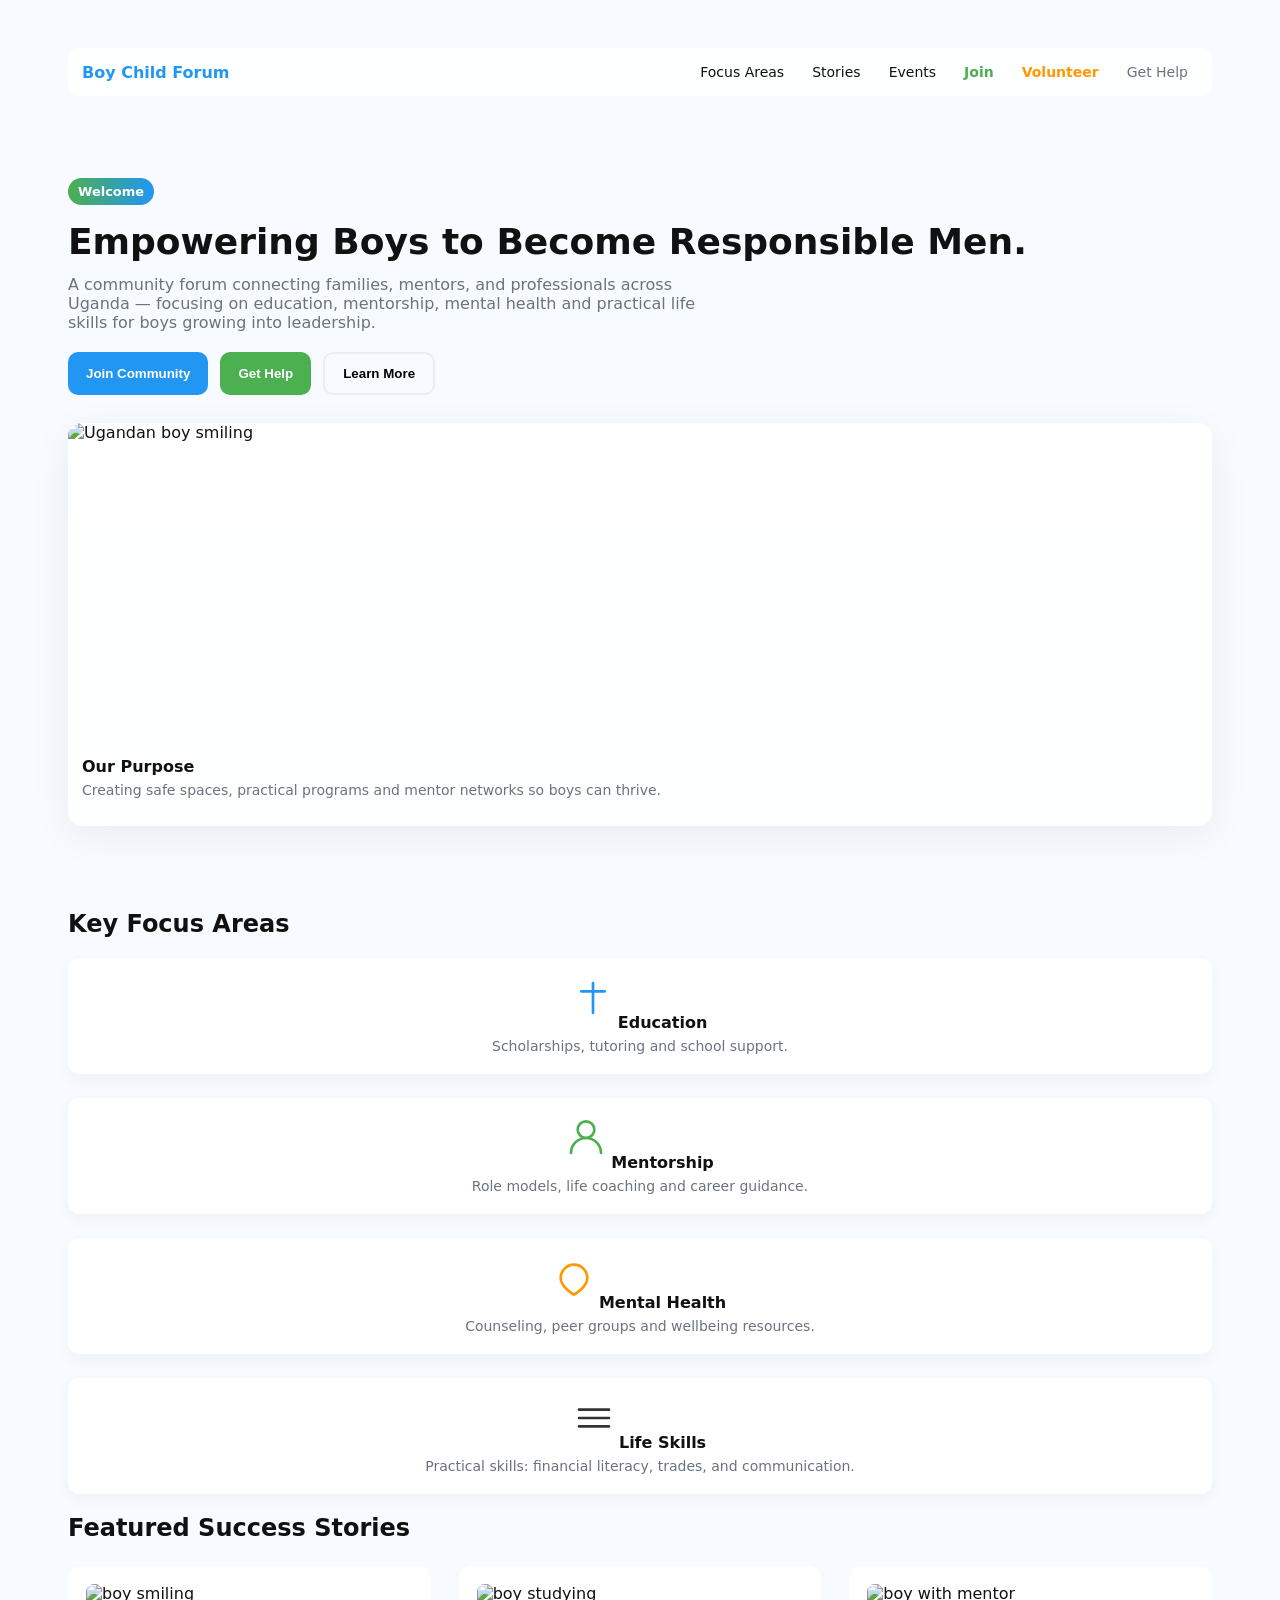
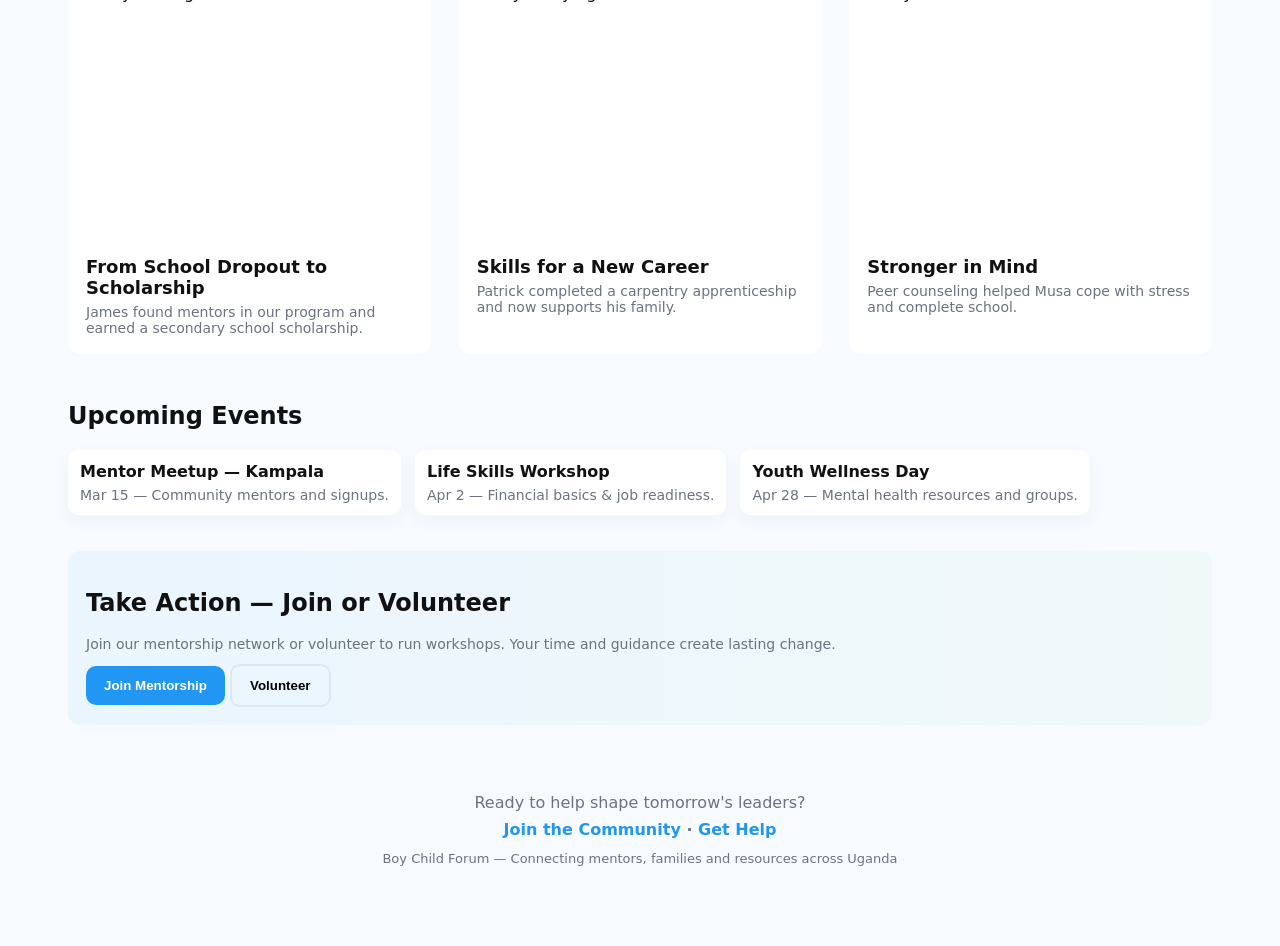
==== index.html @ 405b7698 "Add files via upload" ====
<!doctype html>
<html lang="en">
<head>
	<meta charset="utf-8">
	<meta name="viewport" content="width=device-width,initial-scale=1">
	<title>Boy Child Forum — Empowering Boys</title>
	<meta name="description" content="Empowering Boys to Become Responsible Men — education, mentorship, mental health, life skills.">
	<link rel="stylesheet" href="style.css">
</head>
<body>
	<div class="container">
		<!-- Compact header for small screens -->
		<div class="mini-header" aria-hidden="true">
			<a class="brand" href="#home">Boy Child Forum</a>
			<button class="menu-toggle" aria-label="Open menu" aria-expanded="false">
				<span class="hamburger" aria-hidden="true"></span>
			</button>
			<nav class="mini-menu" aria-hidden="true">
				<a class="mini-link" href="#focus">Focus Areas</a>
				<a class="mini-link" href="#stories">Stories</a>
				<a class="mini-link" href="#events">Events</a>
				<a class="mini-link" href="#join">Join</a>
				<a class="mini-link" href="#volunteer">Volunteer</a>
				<a class="mini-link" href="#help">Get Help</a>
			</nav>
		</div>
		<nav class="topnav" aria-label="Main navigation">
			<div>
				<a class="brand" href="#home">Boy Child Forum</a>
			</div>
			<div class="nav-right">
				<a class="nav-link" href="#focus">Focus Areas</a>
				<a class="nav-link" href="#stories">Stories</a>
				<a class="nav-link" href="#events">Events</a>
				<a class="nav-link join" href="#join">Join</a>
				<a class="nav-link volunteer" href="#volunteer">Volunteer</a>
				<a class="nav-link help" href="#help">Get Help</a>
			</div>
		</nav>

		<header class="hero" id="home">
			<div class="hero-left">
				<span class="eyebrow">Welcome</span>
				<h1><strong>Empowering Boys to Become Responsible Men.</strong></h1>
				<p class="lead">A community forum connecting families, mentors, and professionals across Uganda — focusing on education, mentorship, mental health and practical life skills for boys growing into leadership.</p>
				<div class="cta-row">
					<button class="btn primary" onclick="location.href='#join'">Join Community</button>
					<button class="btn green" onclick="location.href='#help'">Get Help</button>
					<button class="btn ghost" onclick="location.href='#learn'">Learn More</button>
				</div>
			</div>
			<div class="hero-right">
				<div class="hero-card">
					<img src="Images/Uganda Boy Child smiling.jpg" alt="Ugandan boy smiling">
						<div class="hero-copy">
							<strong>Our Purpose</strong>
							<p class="text-muted">Creating safe spaces, practical programs and mentor networks so boys can thrive.</p>
						</div>
				</div>
			</div>
		</header>

		<section id="focus" aria-labelledby="focus-heading">
			<h2 id="focus-heading">Key Focus Areas</h2>
			<div class="focus" role="list">
				<div class="item" role="listitem">
					<svg viewBox="0 0 24 24" fill="none"><path d="M12 3v18" stroke="var(--blue)" stroke-width="1.6" stroke-linecap="round" stroke-linejoin="round"/><path d="M5 8h14" stroke="var(--blue)" stroke-width="1.6" stroke-linecap="round"/></svg>
					<strong>Education</strong>
					<div class="text-muted">Scholarships, tutoring and school support.</div>
				</div>
				<div class="item">
					<svg viewBox="0 0 24 24" fill="none"><path d="M12 12a5 5 0 100-10 5 5 0 000 10z" stroke="var(--green)" stroke-width="1.6" stroke-linecap="round" stroke-linejoin="round"/><path d="M21 21a9 9 0 10-18 0" stroke="var(--green)" stroke-width="1.6" stroke-linecap="round"/></svg>
					<strong>Mentorship</strong>
					<div class="text-muted">Role models, life coaching and career guidance.</div>
				</div>
				<div class="item">
					<svg viewBox="0 0 24 24" fill="none"><path d="M12 22s8-4.5 8-10a8 8 0 10-16 0c0 5.5 8 10 8 10z" stroke="var(--orange)" stroke-width="1.6" stroke-linecap="round" stroke-linejoin="round"/></svg>
					<strong>Mental Health</strong>
					<div class="text-muted">Counseling, peer groups and wellbeing resources.</div>
				</div>
				<div class="item">
					<svg viewBox="0 0 24 24" fill="none"><path d="M3 7h18M3 12h18M3 17h18" stroke="#333" stroke-width="1.6" stroke-linecap="round"/></svg>
					<strong>Life Skills</strong>
					<div class="text-muted">Practical skills: financial literacy, trades, and communication.</div>
				</div>
			</div>
		</section>

		<section id="stories" aria-labelledby="stories-heading">
			<h2 id="stories-heading">Featured Success Stories</h2>
			<div class="stories">
				<article class="story">
					<img src="Images/Graduation smile.jpg" alt="boy smiling">
					<h3>From School Dropout to Scholarship</h3>
					<p class="text-muted">James found mentors in our program and earned a secondary school scholarship.</p>
				</article>
				<article class="story">
					<img src="Images/Boy studying.jpg" alt="boy studying">
					<h3>Skills for a New Career</h3>
					<p class="text-muted">Patrick completed a carpentry apprenticeship and now supports his family.</p>
				</article>
				<article class="story">
					<img src="Images/Boy with mentor.jpg" alt="boy with mentor">
					<h3>Stronger in Mind</h3>
					<p class="text-muted">Peer counseling helped Musa cope with stress and complete school.</p>
				</article>
			</div>
		</section>

		<section id="events" aria-labelledby="events-heading">
			<h2 id="events-heading">Upcoming Events</h2>
			<div class="events">
				<div class="event">
					<strong>Mentor Meetup — Kampala</strong>
					<div class="text-muted">Mar 15 — Community mentors and signups.</div>
				</div>
				<div class="event">
					<strong>Life Skills Workshop</strong>
					<div class="text-muted">Apr 2 — Financial basics & job readiness.</div>
				</div>
				<div class="event">
					<strong>Youth Wellness Day</strong>
					<div class="text-muted">Apr 28 — Mental health resources and groups.</div>
				</div>
			</div>
		</section>

		<div id="volunteer"></div>
			<section id="join" class="join-section">
			<h2>Take Action — Join or Volunteer</h2>
				<p class="text-muted join-copy">Join our mentorship network or volunteer to run workshops. Your time and guidance create lasting change.</p>
				<div class="actions">
				<button class="btn primary" onclick="location.href='#join'">Join Mentorship</button>
				<button class="btn ghost" onclick="location.href='#volunteer'">Volunteer</button>
			</div>
		</section>

		<footer>
				<div class="footer-lead">Ready to help shape tomorrow's leaders?</div>
				<div class="footer-links"><a href="#join">Join the Community</a> · <a href="#help">Get Help</a></div>
				<div class="footer-note">Boy Child Forum — Connecting mentors, families and resources across Uganda</div>
		</footer>
	</div>

	<script>
		// small enhancement: smooth scroll for in-page CTAs
		document.querySelectorAll('a[href^="#"], button[onclick]').forEach(el=>{
			el.addEventListener('click',e=>{
				const target = (el.getAttribute('href')||el.getAttribute('onclick')||'').replace(/.*#/,'');
				if(!target) return;
				const dest = document.getElementById(target) || document.querySelector('[name="'+target+'"]');
				if(dest){ e.preventDefault(); dest.scrollIntoView({behavior:'smooth',block:'start'}); }
			})
		})
	</script>

	<script>
		// Mobile menu toggle
		(function(){
			const toggle = document.querySelector('.menu-toggle');
			const menu = document.querySelector('.mini-menu');
			if(!toggle || !menu) return;
			toggle.addEventListener('click', ()=>{
				const isOpen = menu.classList.toggle('open');
				menu.setAttribute('aria-hidden', isOpen ? 'false' : 'true');
				toggle.setAttribute('aria-expanded', isOpen ? 'true' : 'false');
			});
			// close on outside click
			document.addEventListener('click', (e)=>{
				if(!menu.classList.contains('open')) return;
				if(e.target.closest('.mini-header')) return;
				menu.classList.remove('open');
				toggle.setAttribute('aria-expanded','false');
				menu.setAttribute('aria-hidden','true');
			});
		})();
	</script>
</body>
</html>
---- style.css ----
:root{
  --blue:#2196F3;
  --green:#4CAF50;
  --orange:#FF9800;
  --bg:#f7fbff;
  --card:#ffffff;
  --muted:#6b7280;
  --max-width:1200px;
}
*{box-sizing:border-box}
html,body{height:100%}
body{font-family:Inter, system-ui, -apple-system, "Segoe UI", Roboto, "Helvetica Neue", Arial; margin:0; background:var(--bg); color:#111; -webkit-font-smoothing:antialiased}
.container{max-width:var(--max-width); margin:0 auto; padding:48px 28px}

/* Top navigation */
.topnav{position:sticky;top:12px;z-index:20;background:rgba(255,255,255,0.85);backdrop-filter:blur(6px);padding:8px 14px;border-radius:10px;display:flex;align-items:center;justify-content:space-between;gap:12px;margin-bottom:18px}
.brand{font-weight:800;color:var(--blue);text-decoration:none;font-size:16px}
.nav-right{display:flex;gap:8px;align-items:center}
.nav-link{color:#111;text-decoration:none;padding:8px 10px;border-radius:8px;font-size:14px}
.nav-link.join{color:var(--green);font-weight:700}
.nav-link.volunteer{color:var(--orange);font-weight:700}
.nav-link.help{color:var(--muted)}

/* Hero */
.hero{display:flex; flex-direction:column; gap:28px; align-items:flex-start; padding:64px 0}
.hero-left{width:100%}
.eyebrow{display:inline-block;padding:6px 10px;background:linear-gradient(90deg,var(--green),var(--blue));color:#fff;border-radius:999px;font-weight:600;font-size:13px}
h1{font-size:36px;margin:18px 0 14px;line-height:1.05}
.lead{color:var(--muted);margin:0 0 20px;max-width:640px}
.cta-row{display:flex;gap:12px;flex-wrap:wrap;margin-top:18px}
.btn{padding:12px 18px;border-radius:10px;border:0;cursor:pointer;font-weight:700}
.btn.primary{background:var(--blue);color:#fff}
.btn.green{background:var(--green);color:#fff}
.btn.ghost{background:transparent;border:2px solid rgba(0,0,0,0.06)}
.hero-right{width:100%}
.hero-card{background:linear-gradient(180deg, rgba(255,255,255,0.95), rgba(255,255,255,0.9));border-radius:14px;overflow:hidden;box-shadow:0 10px 40px rgba(16,24,40,0.06)}
.hero-card img{width:100%;height:320px;object-fit:cover;display:block}
.hero-copy{padding:14px}

/* Sections */
.section{margin-top:40px}
.focus{display:grid;grid-template-columns:1fr;gap:24px;margin:20px 0}
.focus .item{background:var(--card);padding:20px;border-radius:12px;box-shadow:0 6px 18px rgba(16,24,40,0.04);text-align:center}
.item svg{width:40px;height:40px;margin-bottom:10px}
.stories{display:grid;grid-template-columns:1fr;gap:22px;margin:24px 0 48px}
.story{background:var(--card);padding:18px;border-radius:12px;overflow:hidden}
.story img{width:100%;height:220px;object-fit:cover;border-radius:8px}
.story h3{margin:10px 0 6px;font-size:18px}

.events{display:flex;gap:14px;flex-wrap:wrap}
.event{background:linear-gradient(90deg,#fff,#fff);padding:12px;border-radius:10px;min-width:260px;box-shadow:0 6px 18px rgba(16,24,40,0.04)}
.event .muted{color:var(--muted);margin-top:6px}

.join-section{margin:36px 0;padding:18px;border-radius:12px;background:linear-gradient(90deg,rgba(33,150,243,0.06),rgba(76,175,80,0.04));}

.text-muted{color:var(--muted);font-size:14px;margin-top:6px}

.join-copy{max-width:70%;margin:0}
.actions{margin-top:12px}
.footer-lead{margin-bottom:8px}
.story p{color:var(--muted);font-size:14px;margin:0}

footer{padding:32px 0;text-align:center;color:var(--muted)}
footer a{color:var(--blue);text-decoration:none}

.footer-links{font-weight:700}
.footer-note{margin-top:12px;color:var(--muted);font-size:13px}

@media(max-width:900px){
  .hero{flex-direction:column}
  .hero-right{width:100%}
  .focus{grid-template-columns:repeat(2,1fr)}
  .stories{grid-template-columns:1fr}
  .container{padding:20px}
}

@media(max-width:900px){
  h1{font-size:26px}
  .nav-right{display:none}
  /* hide the full navigation on small screens and show compact header */
  .topnav{display:none}
  /* center brand, position hamburger at top-left */
  .mini-header{display:flex;align-items:center;justify-content:center;padding:10px 16px;background:rgba(255,255,255,0.9);margin-bottom:8px;border-radius:8px;position:relative}
  .menu-toggle{z-index:60;position:absolute;left:12px;top:10px}
}

.mini-header{display:none}

/* Mini menu (mobile) */
.menu-toggle{background:transparent;border:0;padding:8px;display:inline-flex;align-items:center;justify-content:center;cursor:pointer}
.menu-toggle:focus{outline:2px solid rgba(33,150,243,0.25);border-radius:8px}
.hamburger{display:block;width:22px;height:2px;background:#000;position:relative;border-radius:2px;transition:transform .12s ease,opacity .12s ease}
.hamburger::before,.hamburger::after{content:"";position:absolute;left:0;width:100%;height:2px;background:#000;border-radius:2px;transition:transform .12s ease,opacity .12s ease}
.hamburger::before{top:-7px}
.hamburger::after{top:7px}
.menu-toggle:hover .hamburger{cursor:pointer;transform:scale(1.05)}
.menu-toggle:hover .hamburger::before,.menu-toggle:hover .hamburger::after{cursor:pointer}

.mini-menu{position:absolute;left:8px;right:8px;top:56px;background:var(--card);border-radius:10px;padding:8px 12px;box-shadow:0 10px 30px rgba(16,24,40,0.12);display:none;flex-direction:column;gap:8px;z-index:40}
.mini-menu .mini-link{padding:8px 10px;border-radius:8px;text-decoration:none;color:#111;font-weight:600}
.mini-menu .mini-link:hover{background:rgba(33,150,243,0.06)}

.mini-menu.open{display:flex}

/* Also open menu on hover for quick access (desktop small emulation) */
.mini-header:hover .mini-menu{display:flex}


/* Large-screen layout: show featured stories as a horizontal flex row */
@media(min-width:1100px){
  .stories{display:flex;gap:28px;align-items:stretch}
  .story{flex:1;min-width:320px;display:flex;flex-direction:column}
  .story img{height:260px}
  .story h3{margin-top:12px}
}
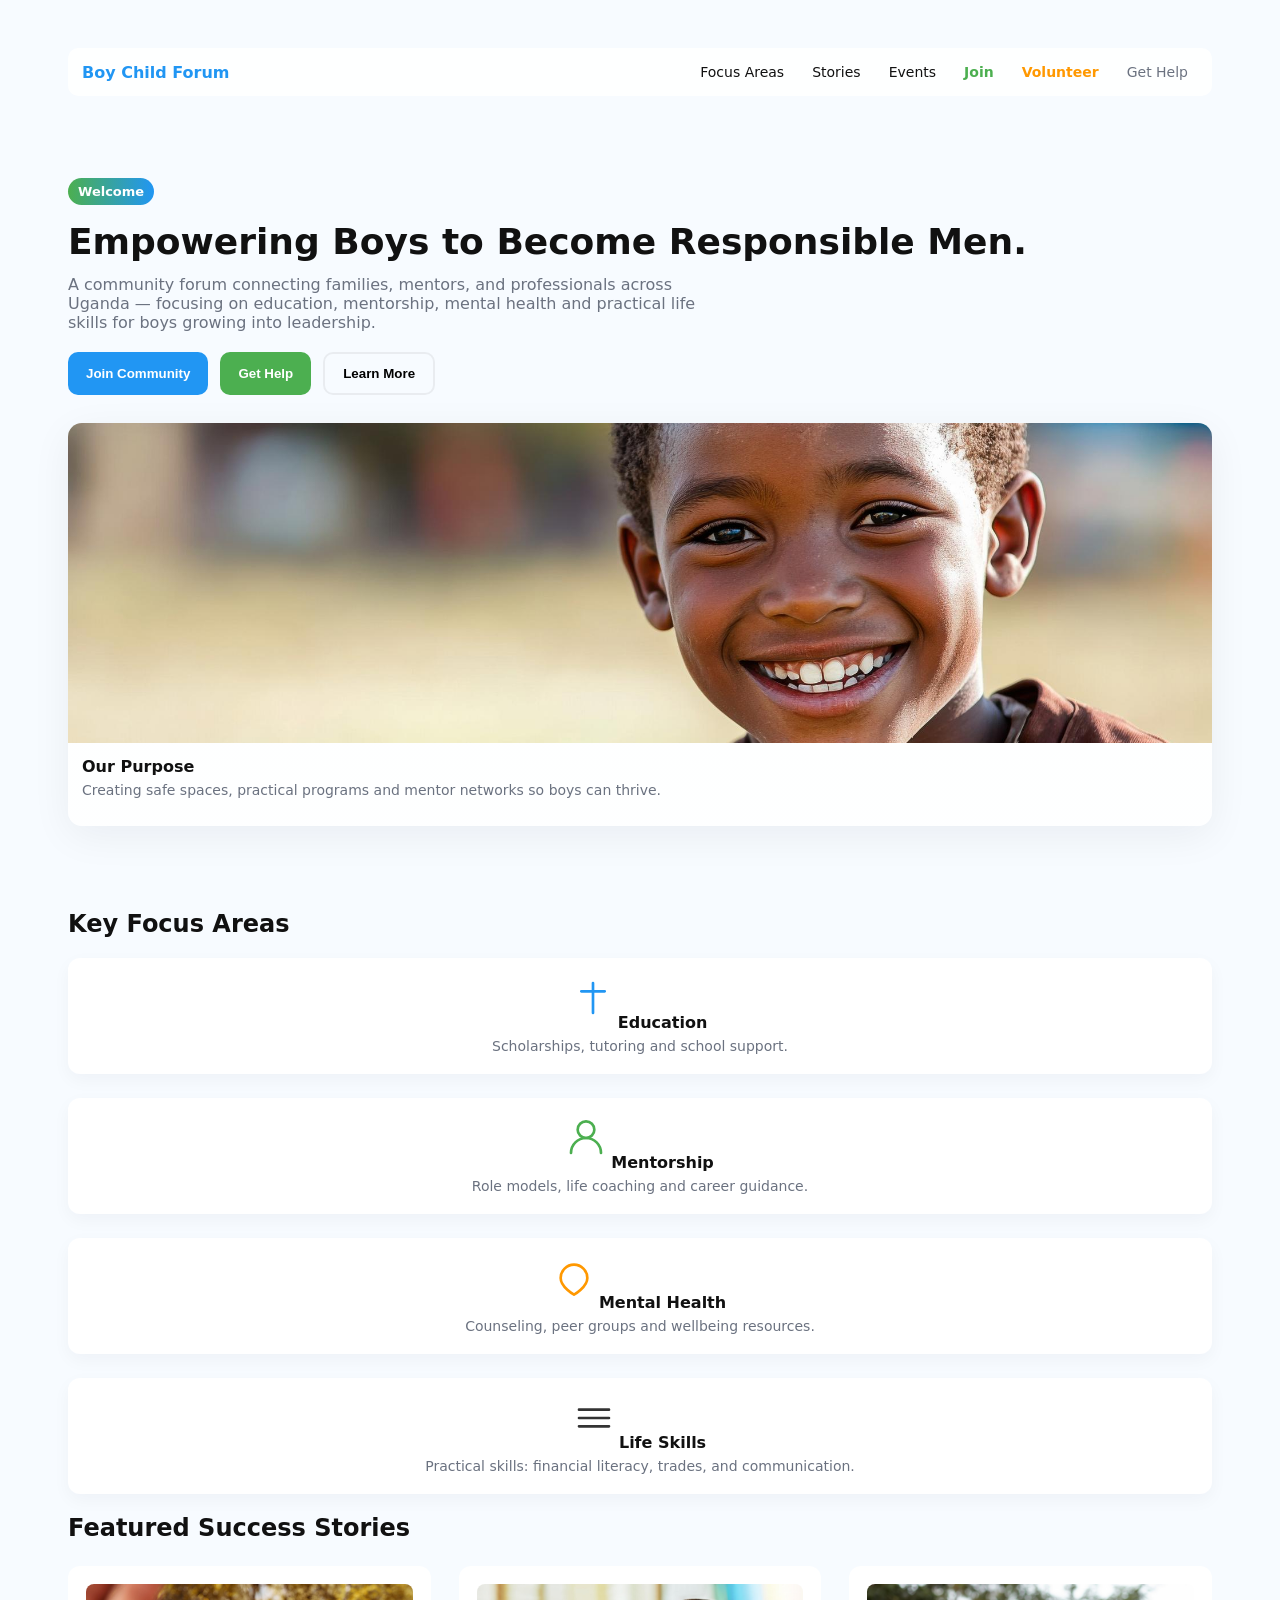
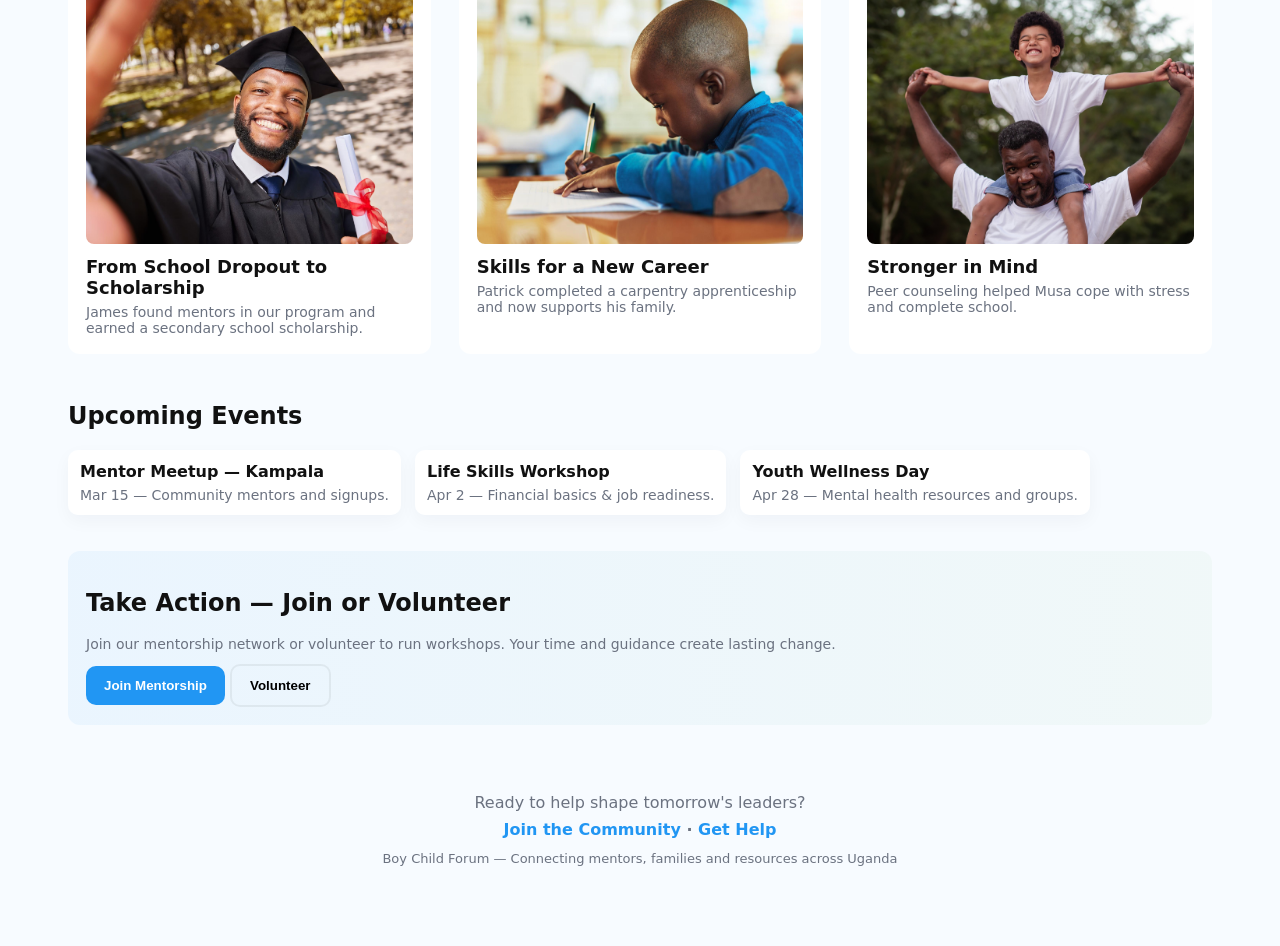
==== commit a6bd4472: "Add files via upload" ====
--- a/index.html
+++ b/index.html
@@ -51,7 +51,7 @@
 			</div>
 			<div class="hero-right">
 				<div class="hero-card">
-					<img src="Images/Uganda Boy Child smiling.jpg" alt="Ugandan boy smiling">
+					<img src="Images/uganda-boy-smiling.jpg" alt="Ugandan boy smiling">
 						<div class="hero-copy">
 							<strong>Our Purpose</strong>
 							<p class="text-muted">Creating safe spaces, practical programs and mentor networks so boys can thrive.</p>
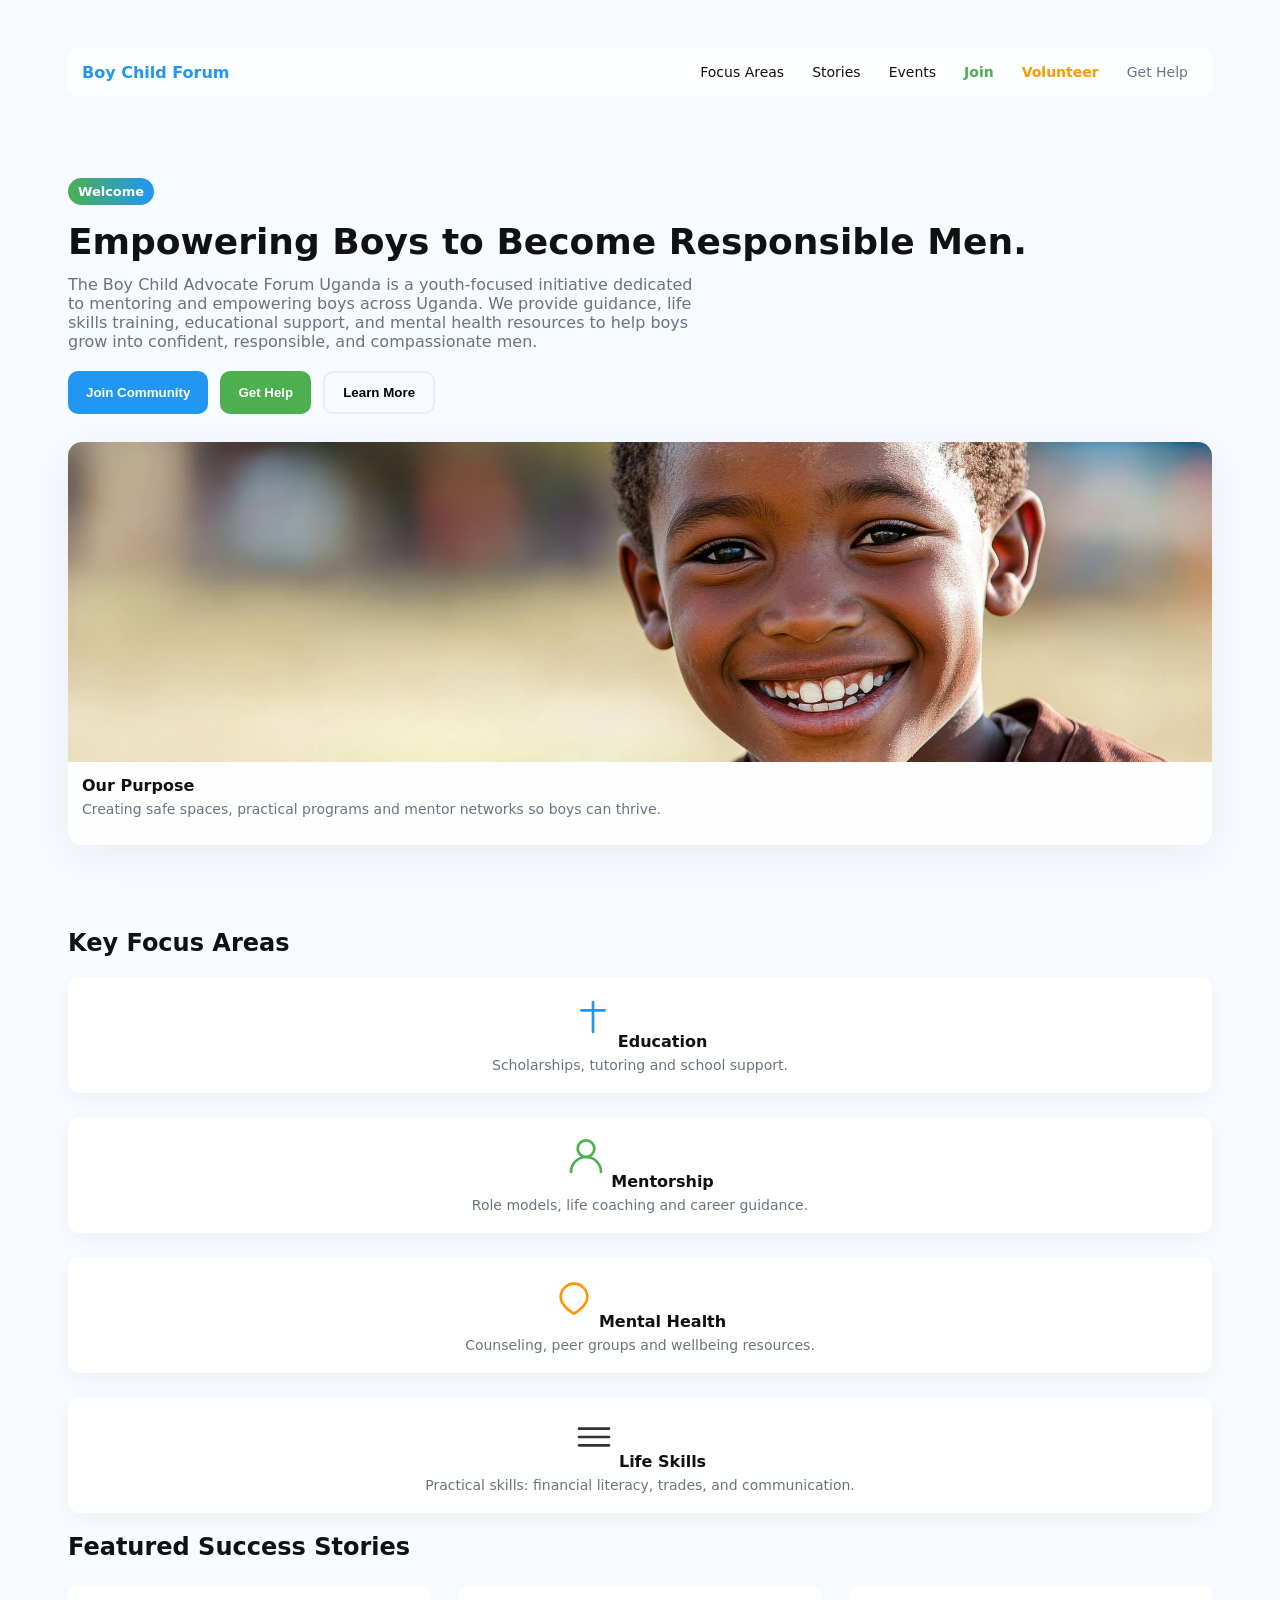
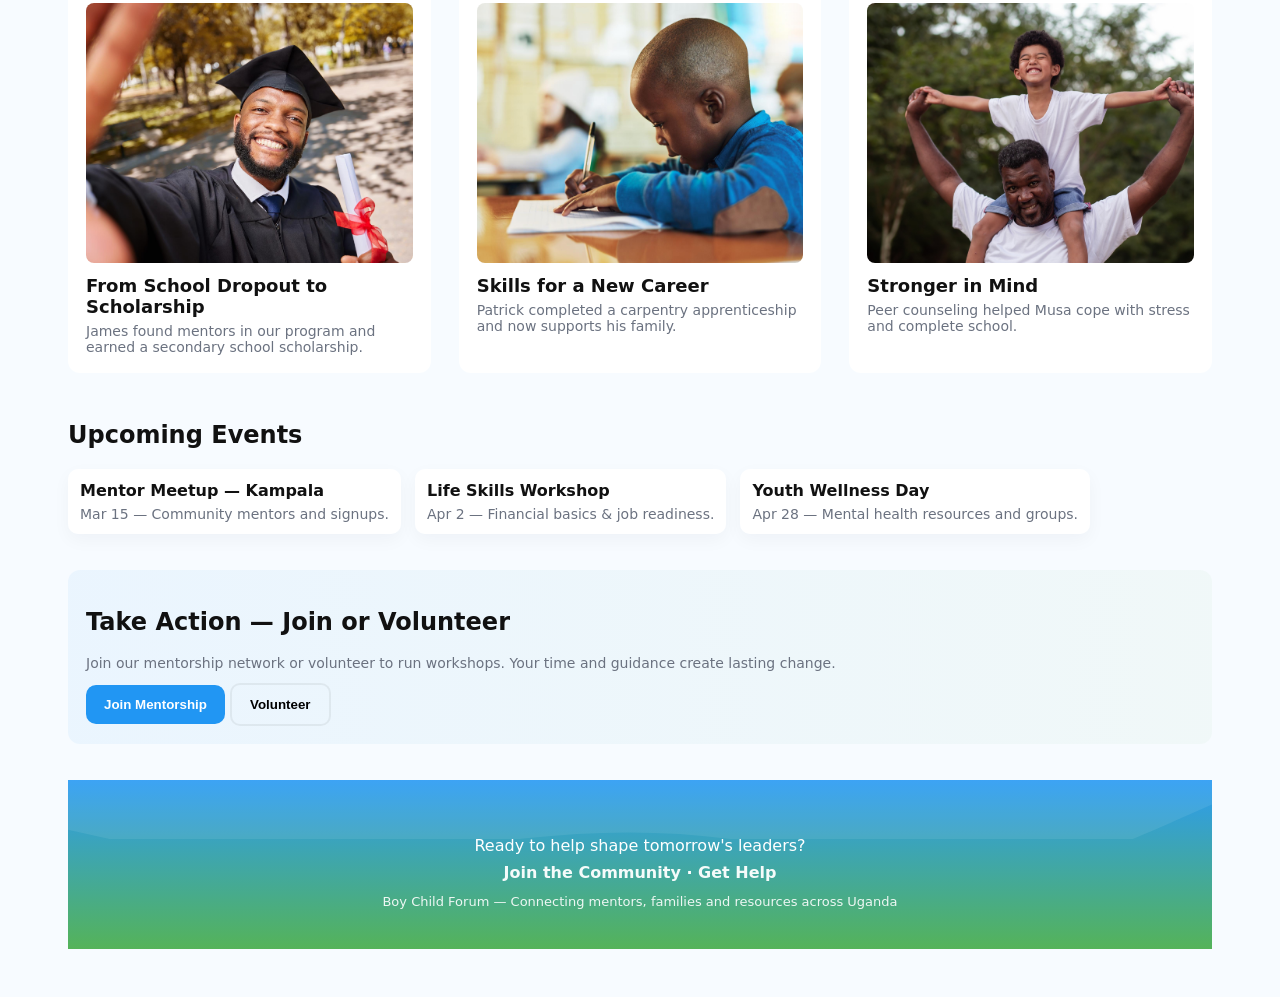
==== commit 74690dc4: "Add files via upload" ====
--- a/index.html
+++ b/index.html
@@ -9,21 +9,6 @@
 </head>
 <body>
 	<div class="container">
-		<!-- Compact header for small screens -->
-		<div class="mini-header" aria-hidden="true">
-			<a class="brand" href="#home">Boy Child Forum</a>
-			<button class="menu-toggle" aria-label="Open menu" aria-expanded="false">
-				<span class="hamburger" aria-hidden="true"></span>
-			</button>
-			<nav class="mini-menu" aria-hidden="true">
-				<a class="mini-link" href="#focus">Focus Areas</a>
-				<a class="mini-link" href="#stories">Stories</a>
-				<a class="mini-link" href="#events">Events</a>
-				<a class="mini-link" href="#join">Join</a>
-				<a class="mini-link" href="#volunteer">Volunteer</a>
-				<a class="mini-link" href="#help">Get Help</a>
-			</nav>
-		</div>
 		<nav class="topnav" aria-label="Main navigation">
 			<div>
 				<a class="brand" href="#home">Boy Child Forum</a>
@@ -42,7 +27,8 @@
 			<div class="hero-left">
 				<span class="eyebrow">Welcome</span>
 				<h1><strong>Empowering Boys to Become Responsible Men.</strong></h1>
-				<p class="lead">A community forum connecting families, mentors, and professionals across Uganda — focusing on education, mentorship, mental health and practical life skills for boys growing into leadership.</p>
+				<p class="lead">The Boy Child Advocate Forum Uganda is a youth-focused initiative dedicated to mentoring and empowering boys across Uganda. We provide guidance, life skills training, educational support, and mental health resources to help boys grow into confident, responsible, and compassionate men.
+                            </p>
 				<div class="cta-row">
 					<button class="btn primary" onclick="location.href='#join'">Join Community</button>
 					<button class="btn green" onclick="location.href='#help'">Get Help</button>
@@ -153,28 +139,6 @@
 			})
 		})
 	</script>
-
-	<script>
-		// Mobile menu toggle
-		(function(){
-			const toggle = document.querySelector('.menu-toggle');
-			const menu = document.querySelector('.mini-menu');
-			if(!toggle || !menu) return;
-			toggle.addEventListener('click', ()=>{
-				const isOpen = menu.classList.toggle('open');
-				menu.setAttribute('aria-hidden', isOpen ? 'false' : 'true');
-				toggle.setAttribute('aria-expanded', isOpen ? 'true' : 'false');
-			});
-			// close on outside click
-			document.addEventListener('click', (e)=>{
-				if(!menu.classList.contains('open')) return;
-				if(e.target.closest('.mini-header')) return;
-				menu.classList.remove('open');
-				toggle.setAttribute('aria-expanded','false');
-				menu.setAttribute('aria-hidden','true');
-			});
-		})();
-	</script>
 </body>
 </html>
 
--- a/style.css
+++ b/style.css
@@ -60,11 +60,36 @@
 .footer-lead{margin-bottom:8px}
 .story p{color:var(--muted);font-size:14px;margin:0}
 
-footer{padding:32px 0;text-align:center;color:var(--muted)}
-footer a{color:var(--blue);text-decoration:none}
+footer{
+  position:relative;
+  padding:56px 0 40px;
+  text-align:center;
+  color:#fff;
+  overflow:hidden;
+  margin-top:36px;
+  background: linear-gradient(180deg, rgba(33,150,243,0.95), rgba(76,175,80,0.95));
+}
+footer:before{
+  /* decorative subtle wave at the top of the footer */
+  content:"";
+  position:absolute;
+  top:-1px;
+  left:0;
+  right:0;
+  height:60px;
+  background-repeat:no-repeat;
+  background-position:top center;
+  background-size:cover;
+  background-image: url("data:image/svg+xml,%3Csvg xmlns='http://www.w3.org/2000/svg' viewBox='0 0 1440 120'%3E%3Cpath fill='%23ffffff' fill-opacity='0.08' d='M0,64L48,74.7C96,85,192,107,288,106.7C384,107,480,85,576,74.7C672,64,768,64,864,80C960,96,1056,128,1152,122.7C1248,117,1344,75,1392,53.3L1440,32L1440,0L1392,0C1344,0,1248,0,1152,0C1056,0,960,0,864,0C768,0,672,0,576,0C480,0,384,0,288,0C192,0,96,0,48,0L0,0Z'/%3E%3C/svg%3E");
+}
+footer a{color:rgba(255,255,255,0.95);text-decoration:none}
 
 .footer-links{font-weight:700}
-.footer-note{margin-top:12px;color:var(--muted);font-size:13px}
+.footer-note{margin-top:12px;color:rgba(255,255,255,0.9);font-size:13px}
+
+@media (max-width:520px){
+  footer{padding:36px 0}
+}
 
 @media(max-width:900px){
   .hero{flex-direction:column}
@@ -72,39 +97,25 @@
   .focus{grid-template-columns:repeat(2,1fr)}
   .stories{grid-template-columns:1fr}
   .container{padding:20px}
+  h1{font-size:26px}
+  /* Ensure nav remains visible on mobile */
+  .topnav{display:flex !important}
+  .nav-right{display:flex !important}
 }
 
-@media(max-width:900px){
-  h1{font-size:26px}
-  .nav-right{display:none}
-  /* hide the full navigation on small screens and show compact header */
-  .topnav{display:none}
-  /* center brand, position hamburger at top-left */
-  .mini-header{display:flex;align-items:center;justify-content:center;padding:10px 16px;background:rgba(255,255,255,0.9);margin-bottom:8px;border-radius:8px;position:relative}
-  .menu-toggle{z-index:60;position:absolute;left:12px;top:10px}
+@media(max-width:520px){
+  .nav-link{padding:6px 8px;font-size:12px}
+  .topnav{padding:6px 8px;gap:4px;margin-bottom:12px}
+  .brand{font-size:13px}
+  .nav-right{gap:4px}
 }
 
-.mini-header{display:none}
-
-/* Mini menu (mobile) */
-.menu-toggle{background:transparent;border:0;padding:8px;display:inline-flex;align-items:center;justify-content:center;cursor:pointer}
-.menu-toggle:focus{outline:2px solid rgba(33,150,243,0.25);border-radius:8px}
-.hamburger{display:block;width:22px;height:2px;background:#000;position:relative;border-radius:2px;transition:transform .12s ease,opacity .12s ease}
-.hamburger::before,.hamburger::after{content:"";position:absolute;left:0;width:100%;height:2px;background:#000;border-radius:2px;transition:transform .12s ease,opacity .12s ease}
-.hamburger::before{top:-7px}
-.hamburger::after{top:7px}
-.menu-toggle:hover .hamburger{cursor:pointer;transform:scale(1.05)}
-.menu-toggle:hover .hamburger::before,.menu-toggle:hover .hamburger::after{cursor:pointer}
-
-.mini-menu{position:absolute;left:8px;right:8px;top:56px;background:var(--card);border-radius:10px;padding:8px 12px;box-shadow:0 10px 30px rgba(16,24,40,0.12);display:none;flex-direction:column;gap:8px;z-index:40}
-.mini-menu .mini-link{padding:8px 10px;border-radius:8px;text-decoration:none;color:#111;font-weight:600}
-.mini-menu .mini-link:hover{background:rgba(33,150,243,0.06)}
-
-.mini-menu.open{display:flex}
-
-/* Also open menu on hover for quick access (desktop small emulation) */
-.mini-header:hover .mini-menu{display:flex}
-
+@media(max-width:400px){
+  .topnav{flex-wrap:wrap;padding:4px 6px}
+  .brand{font-size:12px}
+  .nav-link{padding:4px 6px;font-size:11px}
+  .nav-right{gap:2px}
+}
 
 /* Large-screen layout: show featured stories as a horizontal flex row */
 @media(min-width:1100px){
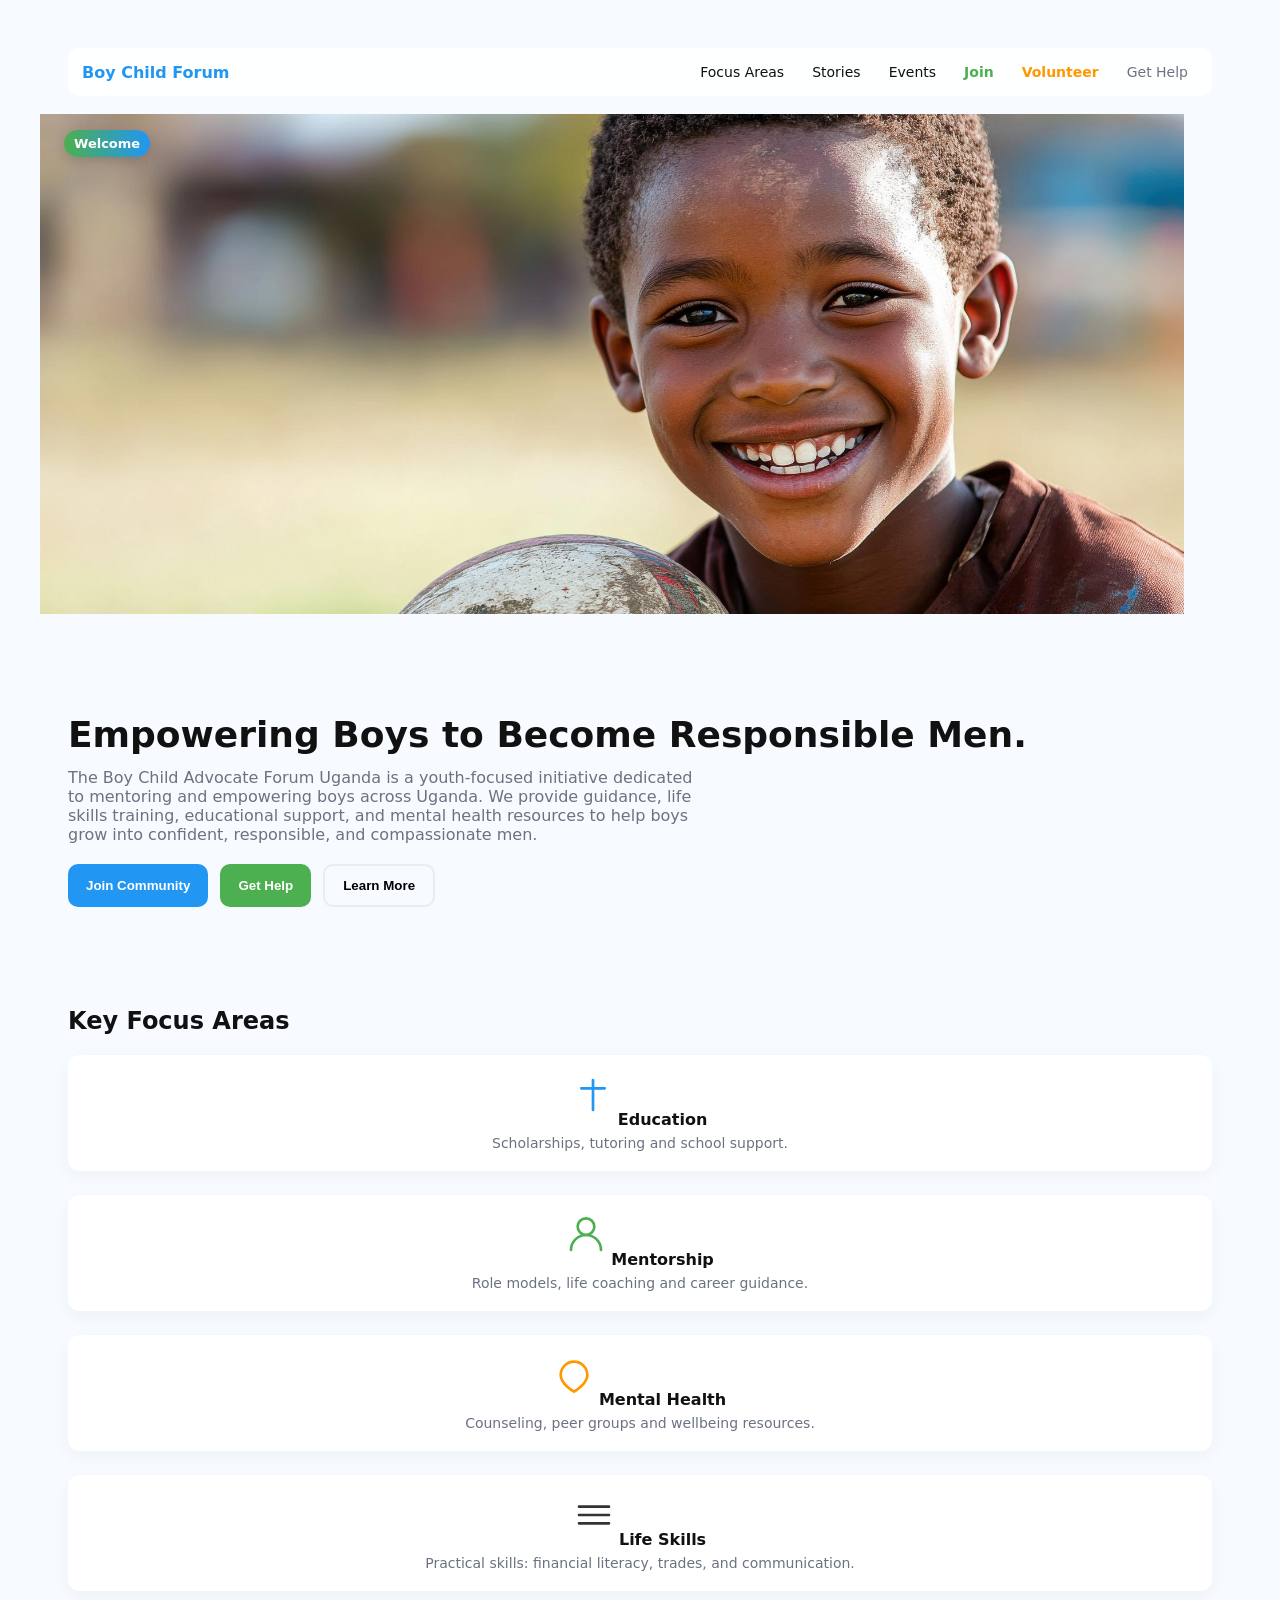
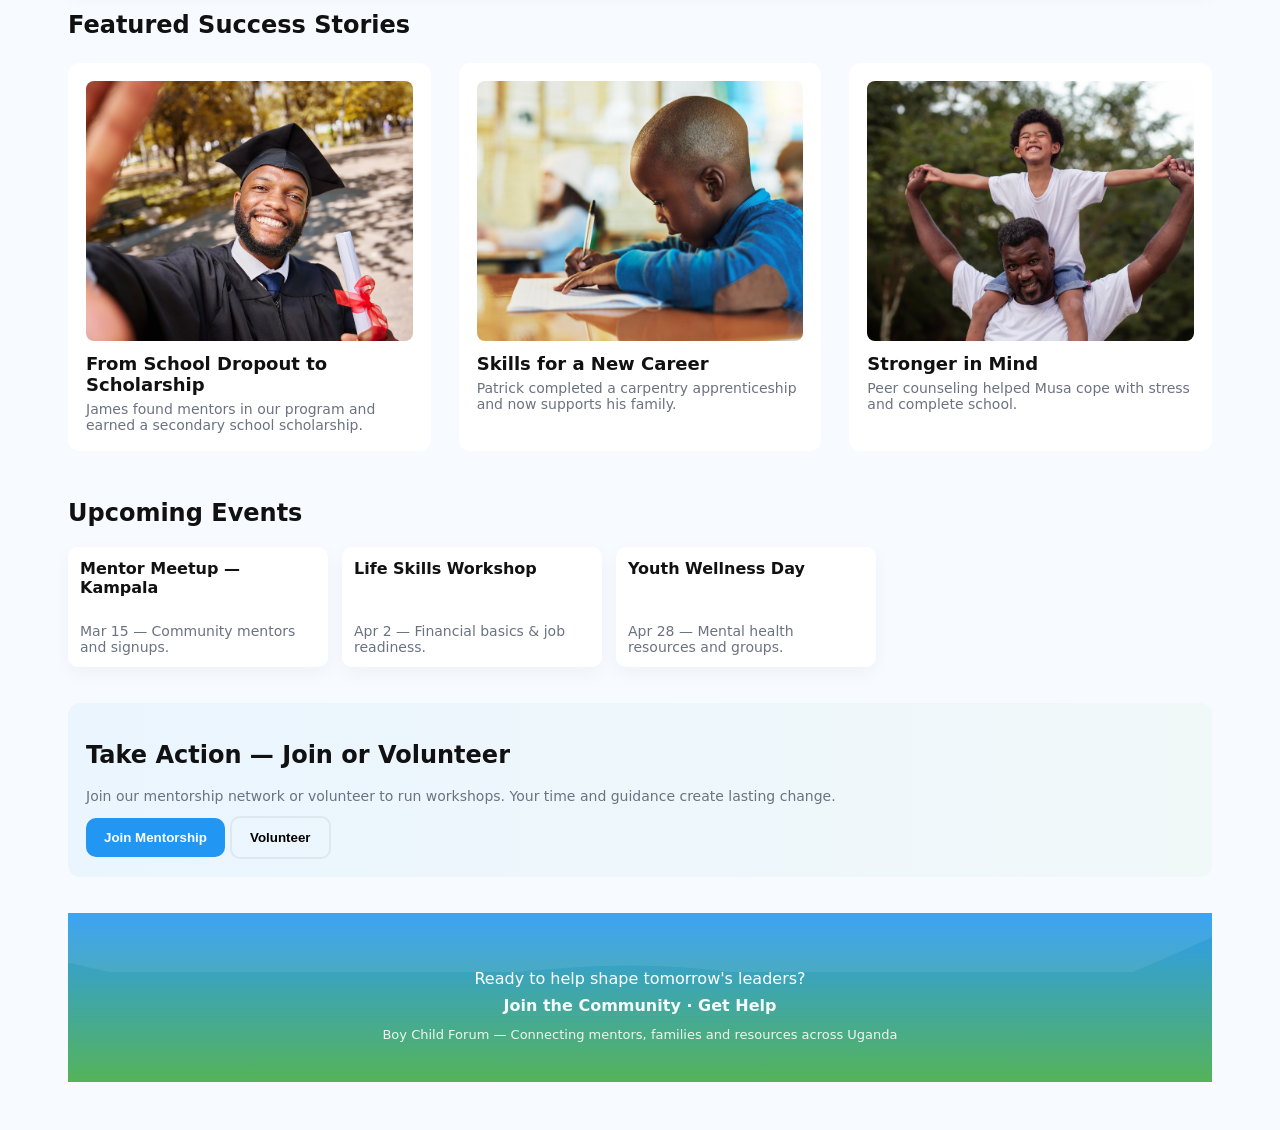
==== commit 9c8adbf1: "Add files via upload" ====
--- a/index.html
+++ b/index.html
@@ -24,8 +24,11 @@
 		</nav>
 
 		<header class="hero" id="home">
+			<div class="hero-image-full">
+				<span class="eyebrow">Welcome</span>
+				<img src="Images/uganda-boy-smiling.jpg" alt="Ugandan boy smiling">
+			</div>
 			<div class="hero-left">
-				<span class="eyebrow">Welcome</span>
 				<h1><strong>Empowering Boys to Become Responsible Men.</strong></h1>
 				<p class="lead">The Boy Child Advocate Forum Uganda is a youth-focused initiative dedicated to mentoring and empowering boys across Uganda. We provide guidance, life skills training, educational support, and mental health resources to help boys grow into confident, responsible, and compassionate men.
                             </p>
@@ -33,15 +36,6 @@
 					<button class="btn primary" onclick="location.href='#join'">Join Community</button>
 					<button class="btn green" onclick="location.href='#help'">Get Help</button>
 					<button class="btn ghost" onclick="location.href='#learn'">Learn More</button>
-				</div>
-			</div>
-			<div class="hero-right">
-				<div class="hero-card">
-					<img src="Images/uganda-boy-smiling.jpg" alt="Ugandan boy smiling">
-						<div class="hero-copy">
-							<strong>Our Purpose</strong>
-							<p class="text-muted">Creating safe spaces, practical programs and mentor networks so boys can thrive.</p>
-						</div>
 				</div>
 			</div>
 		</header>
--- a/style.css
+++ b/style.css
@@ -22,9 +22,11 @@
 .nav-link.help{color:var(--muted)}
 
 /* Hero */
-.hero{display:flex; flex-direction:column; gap:28px; align-items:flex-start; padding:64px 0}
-.hero-left{width:100%}
-.eyebrow{display:inline-block;padding:6px 10px;background:linear-gradient(90deg,var(--green),var(--blue));color:#fff;border-radius:999px;font-weight:600;font-size:13px}
+.hero{display:flex; flex-direction:column; gap:24px; align-items:stretch; padding:0 0 40px 0;position:relative}
+.hero-left{width:100%;padding:40px 0}
+.hero-image-full{width:100%;margin:0 -28px 20px -28px;position:relative}
+.hero-image-full img{width:100%;height:auto;display:block;max-height:500px;object-fit:cover}
+.eyebrow{display:inline-block;padding:6px 10px;background:linear-gradient(90deg,var(--green),var(--blue));color:#fff;border-radius:999px;font-weight:600;font-size:13px;position:absolute;top:16px;left:24px;z-index:10;box-shadow:0 4px 12px rgba(0,0,0,0.15)}
 h1{font-size:36px;margin:18px 0 14px;line-height:1.05}
 .lead{color:var(--muted);margin:0 0 20px;max-width:640px}
 .cta-row{display:flex;gap:12px;flex-wrap:wrap;margin-top:18px}
@@ -32,7 +34,9 @@
 .btn.primary{background:var(--blue);color:#fff}
 .btn.green{background:var(--green);color:#fff}
 .btn.ghost{background:transparent;border:2px solid rgba(0,0,0,0.06)}
-.hero-right{width:100%}
+
+/* Hero right (deprecated - kept for reference) */
+.hero-right{display:none}
 .hero-card{background:linear-gradient(180deg, rgba(255,255,255,0.95), rgba(255,255,255,0.9));border-radius:14px;overflow:hidden;box-shadow:0 10px 40px rgba(16,24,40,0.06)}
 .hero-card img{width:100%;height:320px;object-fit:cover;display:block}
 .hero-copy{padding:14px}
@@ -48,7 +52,7 @@
 .story h3{margin:10px 0 6px;font-size:18px}
 
 .events{display:flex;gap:14px;flex-wrap:wrap}
-.event{background:linear-gradient(90deg,#fff,#fff);padding:12px;border-radius:10px;min-width:260px;box-shadow:0 6px 18px rgba(16,24,40,0.04)}
+.event{background:linear-gradient(90deg,#fff,#fff);padding:12px;border-radius:10px;width:260px;height:120px;display:flex;flex-direction:column;justify-content:space-between;box-shadow:0 6px 18px rgba(16,24,40,0.04)}
 .event .muted{color:var(--muted);margin-top:6px}
 
 .join-section{margin:36px 0;padding:18px;border-radius:12px;background:linear-gradient(90deg,rgba(33,150,243,0.06),rgba(76,175,80,0.04));}
@@ -92,7 +96,10 @@
 }
 
 @media(max-width:900px){
-  .hero{flex-direction:column}
+  .hero{flex-direction:column;gap:20px}
+  .hero-left{width:100%;padding:20px 0}
+  .hero-image-full{margin:0 -20px 0 -20px}
+  .eyebrow{top:12px;left:16px}
   .hero-right{width:100%}
   .focus{grid-template-columns:repeat(2,1fr)}
   .stories{grid-template-columns:1fr}
@@ -108,6 +115,9 @@
   .topnav{padding:6px 8px;gap:4px;margin-bottom:12px}
   .brand{font-size:13px}
   .nav-right{gap:4px}
+  /* Buttons fit on single line on mobile */
+  .cta-row{gap:6px}
+  .btn{padding:10px 12px;font-size:13px}
 }
 
 @media(max-width:400px){
@@ -115,6 +125,10 @@
   .brand{font-size:12px}
   .nav-link{padding:4px 6px;font-size:11px}
   .nav-right{gap:2px}
+  /* Extra compact buttons for tiny screens */
+  .cta-row{gap:4px;flex-wrap:nowrap}
+  .btn{padding:8px 10px;font-size:12px}
+  .eyebrow{padding:4px 8px;font-size:12px;top:10px;left:12px}
 }
 
 /* Large-screen layout: show featured stories as a horizontal flex row */
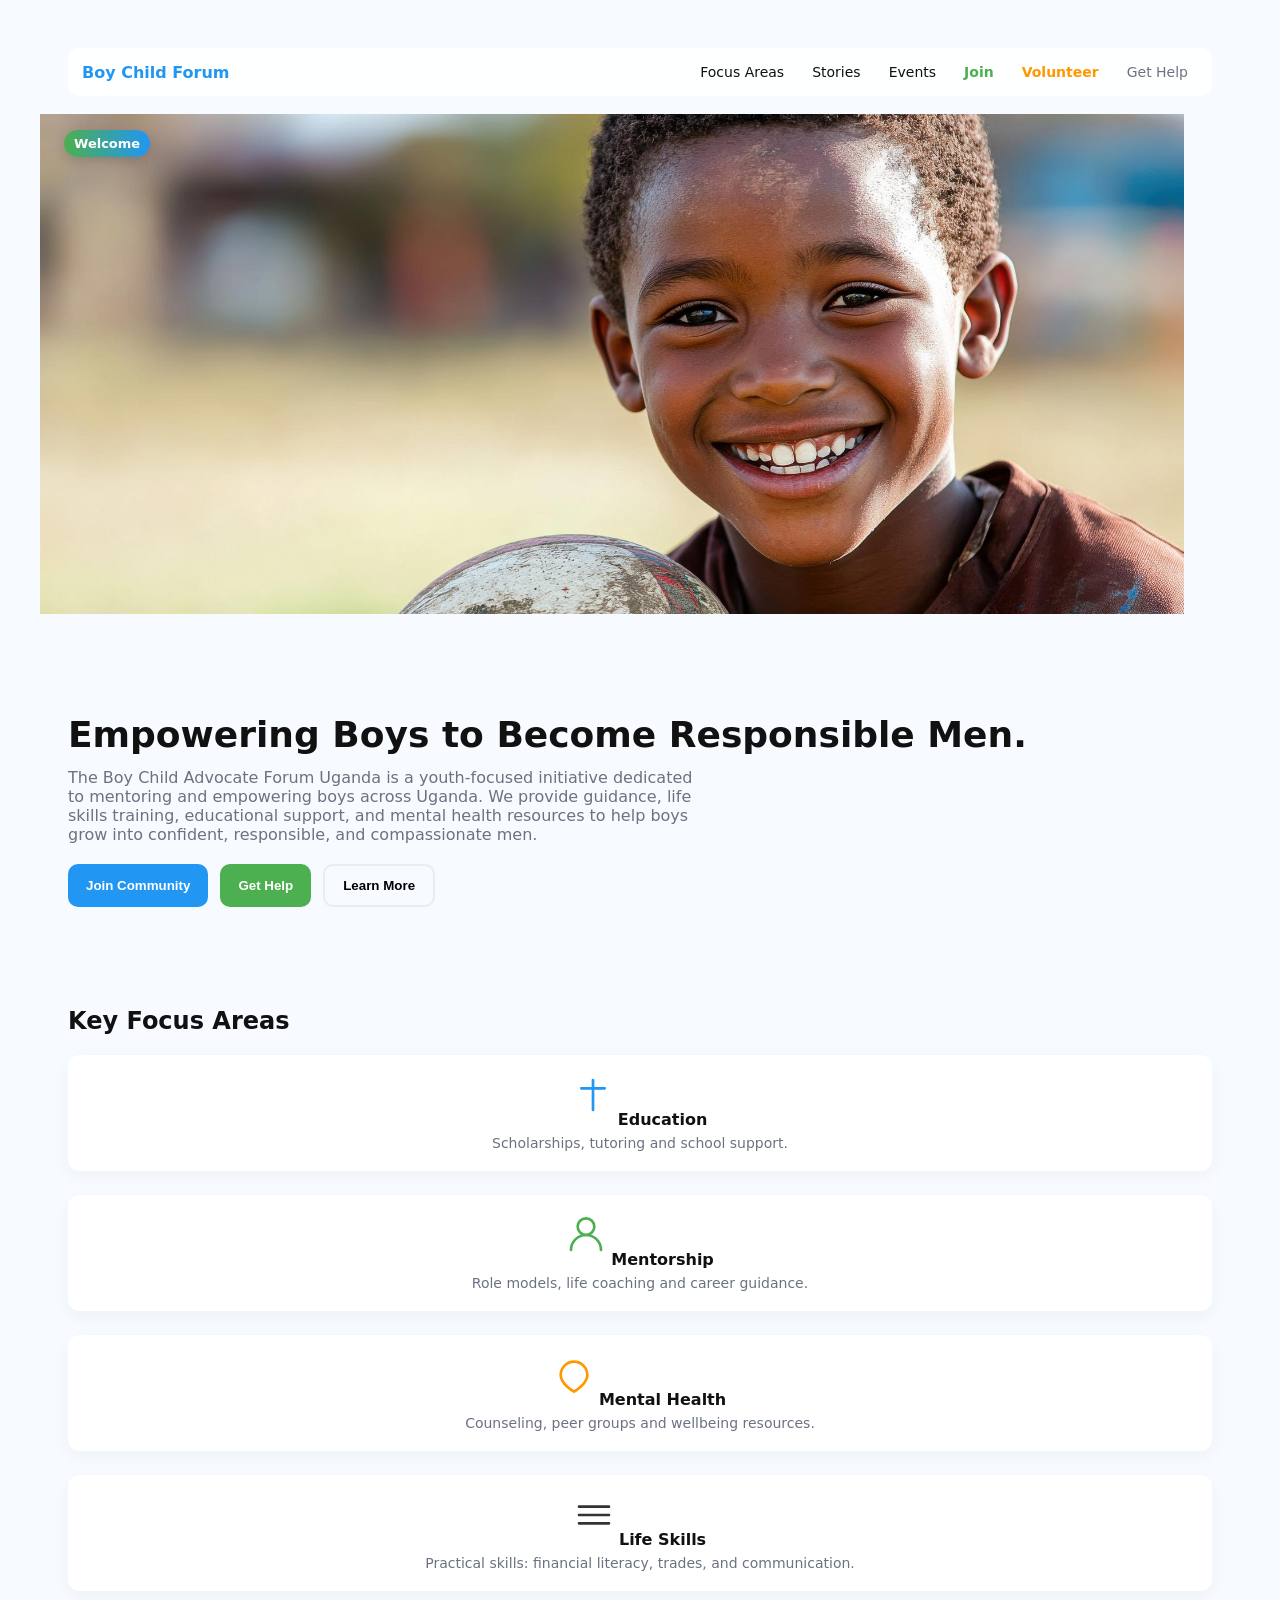
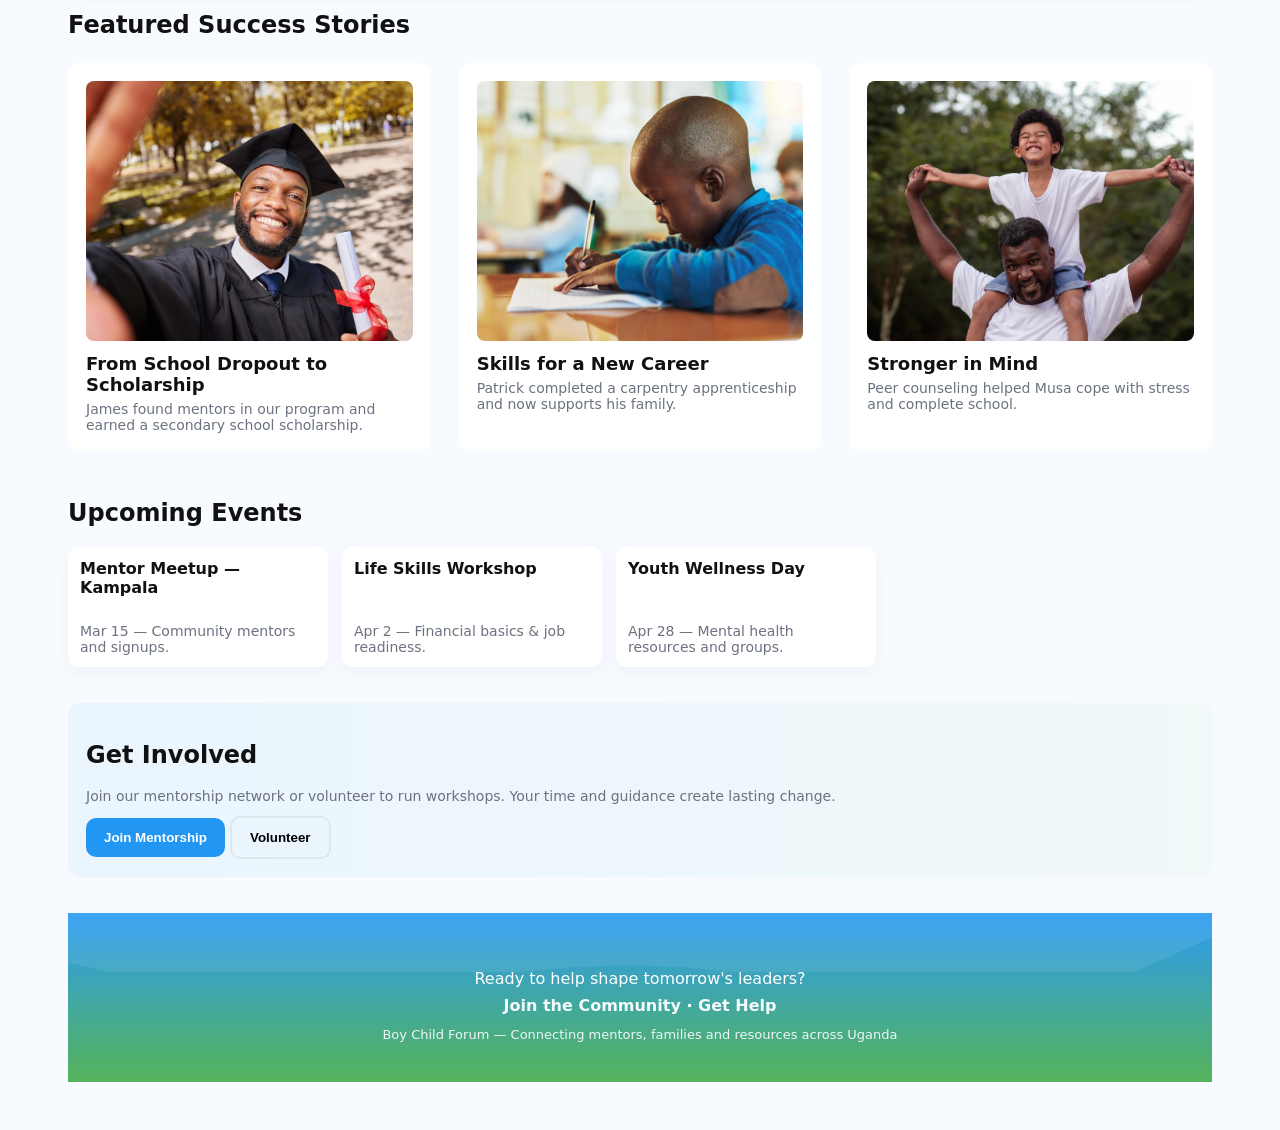
==== commit a8cef9b6: "Add files via upload" ====
--- a/index.html
+++ b/index.html
@@ -17,8 +17,8 @@
 				<a class="nav-link" href="#focus">Focus Areas</a>
 				<a class="nav-link" href="#stories">Stories</a>
 				<a class="nav-link" href="#events">Events</a>
-				<a class="nav-link join" href="#join">Join</a>
-				<a class="nav-link volunteer" href="#volunteer">Volunteer</a>
+				<a class="nav-link join" href="get-involved.html#join-form">Join</a>
+				<a class="nav-link volunteer" href="get-involved.html#volunteer-form">Volunteer</a>
 				<a class="nav-link help" href="#help">Get Help</a>
 			</div>
 		</nav>
@@ -33,9 +33,9 @@
 				<p class="lead">The Boy Child Advocate Forum Uganda is a youth-focused initiative dedicated to mentoring and empowering boys across Uganda. We provide guidance, life skills training, educational support, and mental health resources to help boys grow into confident, responsible, and compassionate men.
                             </p>
 				<div class="cta-row">
-					<button class="btn primary" onclick="location.href='#join'">Join Community</button>
-					<button class="btn green" onclick="location.href='#help'">Get Help</button>
-					<button class="btn ghost" onclick="location.href='#learn'">Learn More</button>
+				<button class="btn primary" onclick="location.href='get-involved.html'">Join Community</button>
+				<button class="btn green" onclick="location.href='#help'">Get Help</button>
+				<button class="btn ghost" onclick="location.href='get-involved.html'">Learn More</button>
 				</div>
 			</div>
 		</header>
@@ -107,17 +107,17 @@
 
 		<div id="volunteer"></div>
 			<section id="join" class="join-section">
-			<h2>Take Action — Join or Volunteer</h2>
+			<h2>Get Involved</h2>
 				<p class="text-muted join-copy">Join our mentorship network or volunteer to run workshops. Your time and guidance create lasting change.</p>
 				<div class="actions">
-				<button class="btn primary" onclick="location.href='#join'">Join Mentorship</button>
-				<button class="btn ghost" onclick="location.href='#volunteer'">Volunteer</button>
+				<button class="btn primary" onclick="location.href='get-involved.html'">Join Mentorship</button>
+				<button class="btn ghost" onclick="location.href='get-involved.html#volunteer-form'">Volunteer</button>
 			</div>
 		</section>
 
 		<footer>
 				<div class="footer-lead">Ready to help shape tomorrow's leaders?</div>
-				<div class="footer-links"><a href="#join">Join the Community</a> · <a href="#help">Get Help</a></div>
+				<div class="footer-links"><a href="get-involved.html">Join the Community</a> · <a href="#help">Get Help</a></div>
 				<div class="footer-note">Boy Child Forum — Connecting mentors, families and resources across Uganda</div>
 		</footer>
 	</div>
--- a/style.css
+++ b/style.css
@@ -24,7 +24,7 @@
 /* Hero */
 .hero{display:flex; flex-direction:column; gap:24px; align-items:stretch; padding:0 0 40px 0;position:relative}
 .hero-left{width:100%;padding:40px 0}
-.hero-image-full{width:100%;margin:0 -28px 20px -28px;position:relative}
+.hero-image-full{width:100%;margin:0 -28px 20px -28px;position:relative;display:flex;align-items:center;justify-content:center;overflow:hidden}
 .hero-image-full img{width:100%;height:auto;display:block;max-height:500px;object-fit:cover}
 .eyebrow{display:inline-block;padding:6px 10px;background:linear-gradient(90deg,var(--green),var(--blue));color:#fff;border-radius:999px;font-weight:600;font-size:13px;position:absolute;top:16px;left:24px;z-index:10;box-shadow:0 4px 12px rgba(0,0,0,0.15)}
 h1{font-size:36px;margin:18px 0 14px;line-height:1.05}
@@ -98,7 +98,8 @@
 @media(max-width:900px){
   .hero{flex-direction:column;gap:20px}
   .hero-left{width:100%;padding:20px 0}
-  .hero-image-full{margin:0 -20px 0 -20px}
+  .hero-image-full{margin:0 -20px 20px -20px;width:calc(100% + 40px);display:flex;align-items:center;justify-content:center;overflow:hidden}
+  .hero-image-full img{width:100%;height:auto;display:block}
   .eyebrow{top:12px;left:16px}
   .hero-right{width:100%}
   .focus{grid-template-columns:repeat(2,1fr)}
@@ -129,6 +130,8 @@
   .cta-row{gap:4px;flex-wrap:nowrap}
   .btn{padding:8px 10px;font-size:12px}
   .eyebrow{padding:4px 8px;font-size:12px;top:10px;left:12px}
+  .hero-image-full{margin:0 -6px 20px -6px;width:calc(100% + 12px);display:flex;align-items:center;justify-content:center;overflow:hidden}
+  .hero-image-full img{width:100%;height:auto}
 }
 
 /* Large-screen layout: show featured stories as a horizontal flex row */
